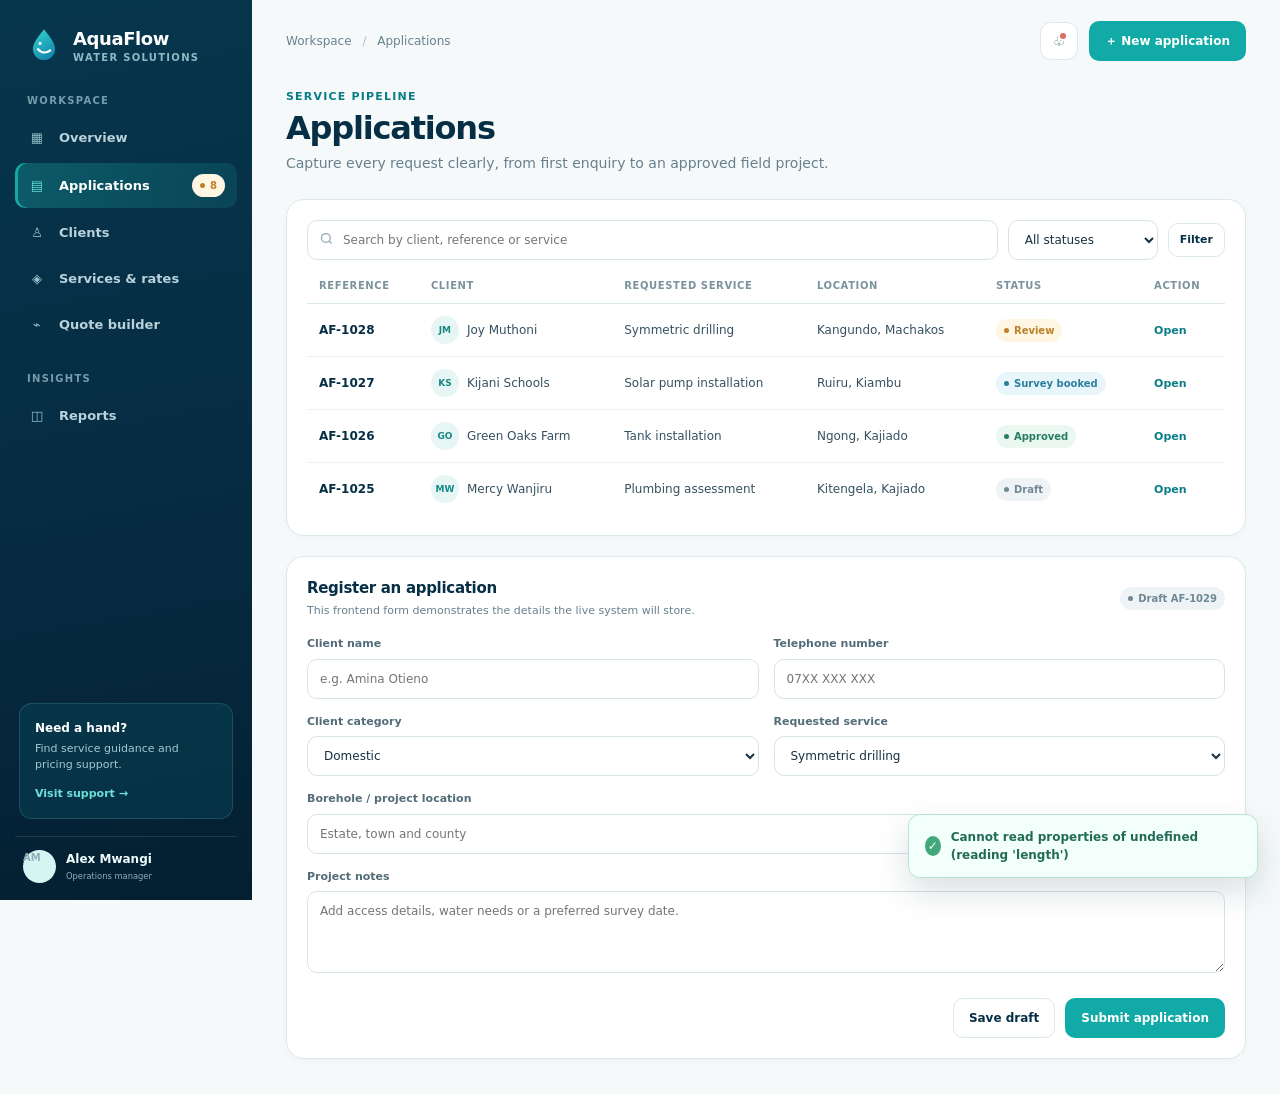
==== applications.html @ 498dec98 "Initial commit" ====
<!doctype html>
<html lang="en">
  <head>
    <meta charset="UTF-8" />
    <meta
      name="viewport"
      content="width=device-width,
initial-scale=1.0"
    />
    <meta name="description" content="AquaFlow service applications" />
    <title>AquaFlow | Applications</title>
    <link
      rel="icon"
      href="assets/icons/aquaflow-mark.svg"
      type="image/svg+xml"
    />
    <link rel="stylesheet" href="assets/css/style.css" />
  </head>
  <body>
    <div class="app-shell">
      <aside class="sidebar">
        <a class="brand" href="index.html">
          <img src="assets/icons/aquaflow-mark.svg" alt="" />
          <span>
            <strong class="brand-name"> AquaFlow</strong>
            <small class="brand-sub"> WATER SOLUTIONS</small>
          </span>
        </a>
        <p class="nav-label">Workspace</p>
        <nav>
          <ul class="nav-list">
            <li>
              <a class="nav-link" href="index.html">
                <span class="nav-icon"> ▦</span>
                Overview</a
              >
            </li>
            <li>
              <a class="nav-link active" href="applications.html">
                <span class="nav-icon"> ▤</span>
                Applications
                <span class="badge pending" style="margin-left: auto"> 8</span>
              </a>
            </li>
            <li>
              <a class="nav-link" href="clients.html">
                <span class="nav-icon"> ♙</span>
                Clients</a
              >
            </li>
            <li>
              <a class="nav-link" href="services.html">
                <span class="nav-icon"> ◈</span>
                Services &amp; rates</a
              >
            </li>
            <li>
              <a class="nav-link" href="calculator.html">
                <span class="nav-icon"> ⌁</span>
                Quote builder</a
              >
            </li>
          </ul>
        </nav>
        <p class="nav-label">Insights</p>
        <nav>
          <ul class="nav-list">
            <li>
              <a class="nav-link" href="reports.html">
                <span class="nav-icon"> ◫</span>
                Reports</a
              >
            </li>
          </ul>
        </nav>
        <div class="sidebar-spacer"></div>
        <div class="help-card">
          <b> Need a hand?</b>
          <p>Find service guidance and pricing support.</p>
          <a
            href="#"
            data-toast="Support centre will be available with the live system."
          >
            Visit support →</a
          >
        </div>
        <div class="profile">
          <span class="avatar"> AM</span>
          <span>
            <b> Alex Mwangi</b>
            <small> Operations manager</small>
          </span>
        </div>
      </aside>
      <main class="page">
        <header class="topbar">
          <button
            class="icon-button mobile-toggle"
            data-menu-toggle
            aria-label="Open menu"
          >
            ☰
          </button>
          <p class="crumb">Workspace <span> /</span> Applications</p>
          <div class="top-actions">
            <button class="icon-button notification" aria-label="Notifications">
              ♧
            </button>
            <a class="button" href="#new-application"> ＋ New application</a>
          </div>
        </header>
        <section class="page-heading">
          <div>
            <p class="eyebrow">Service pipeline</p>
            <h1>Applications</h1>
            <p class="heading-copy">
              Capture every request clearly, from first enquiry to an approved
              field project.
            </p>
          </div>
        </section>
        <section class="panel">
          <div class="filter-bar">
            <div class="search">
              <svg
                width="15"
                height="15"
                viewBox="0 0 24 24"
                fill="none"
                stroke="currentColor"
                stroke-width="2"
              >
                <circle cx="11" cy="11" r="7"></circle>
                <path d="m20 20-3.5-3.5"></path>
              </svg>
              <input
                data-filter-table="#applications-table"
                placeholder="Search by client, reference or service"
              />
            </div>
            <select class="filter-select">
              <option>All statuses</option>
              <option>Review</option>
              <option>Survey booked</option>
              <option>Approved</option>
            </select>
            <button
              class="button outline small"
              data-toast="Filters are ready for live data."
            >
              Filter
            </button>
          </div>
          <div class="table-wrap">
            <table class="data-table" id="applications-table">
              <thead>
                <tr>
                  <th>Reference</th>
                  <th>Client</th>
                  <th>Requested service</th>
                  <th>Location</th>
                  <th>Status</th>
                  <th>Action</th>
                </tr>
              </thead>
              <tbody>
                <tr>
                  <td class="primary">AF-1028</td>
                  <td>
                    <div class="person">
                      <span class="mini-avatar"> JM</span>
                      <span> Joy Muthoni</span>
                    </div>
                  </td>
                  <td>Symmetric drilling</td>
                  <td>Kangundo, Machakos</td>
                  <td>
                    <span class="badge pending"> Review</span>
                  </td>
                  <td>
                    <a class="link" href="#new-application"> Open</a>
                  </td>
                </tr>
                <tr>
                  <td class="primary">AF-1027</td>
                  <td>
                    <div class="person">
                      <span class="mini-avatar"> KS</span>
                      <span> Kijani Schools</span>
                    </div>
                  </td>
                  <td>Solar pump installation</td>
                  <td>Ruiru, Kiambu</td>
                  <td>
                    <span class="badge info"> Survey booked</span>
                  </td>
                  <td>
                    <a class="link" href="#new-application"> Open</a>
                  </td>
                </tr>
                <tr>
                  <td class="primary">AF-1026</td>
                  <td>
                    <div class="person">
                      <span class="mini-avatar"> GO</span>
                      <span> Green Oaks Farm</span>
                    </div>
                  </td>
                  <td>Tank installation</td>
                  <td>Ngong, Kajiado</td>
                  <td>
                    <span class="badge"> Approved</span>
                  </td>
                  <td>
                    <a class="link" href="#new-application"> Open</a>
                  </td>
                </tr>
                <tr>
                  <td class="primary">AF-1025</td>
                  <td>
                    <div class="person">
                      <span class="mini-avatar"> MW</span>
                      <span> Mercy Wanjiru</span>
                    </div>
                  </td>
                  <td>Plumbing assessment</td>
                  <td>Kitengela, Kajiado</td>
                  <td>
                    <span class="badge draft"> Draft</span>
                  </td>
                  <td>
                    <a class="link" href="#new-application"> Open</a>
                  </td>
                </tr>
              </tbody>
            </table>
          </div>
        </section>
        <section class="panel" id="new-application" style="margin-top: 20px">
          <div class="panel-head">
            <div>
              <h2 class="panel-title">Register an application</h2>
              <p class="panel-subtitle">
                This frontend form demonstrates the details the live system will
                store.
              </p>
            </div>
            <span class="badge draft"> Draft AF-1029</span>
          </div>
          <form data-application-form>
            <div class="form-grid">
              <div class="form-field">
                <label for="app-name"> Client name</label>
                <input
                  class="field"
                  id="app-name"
                  placeholder="e.g. Amina Otieno"
                />
              </div>
              <div class="form-field">
                <label for="app-phone"> Telephone number</label>
                <input
                  class="field"
                  id="app-phone"
                  type="tel"
                  placeholder="07XX XXX XXX"
                />
              </div>
              <div class="form-field">
                <label for="app-category"> Client category</label>
                <select id="app-category">
                  <option>Domestic</option>
                  <option>Commercial</option>
                  <option>Industrial</option>
                </select>
              </div>
              <div class="form-field">
                <label for="app-service"> Requested service</label>
                <select id="app-service">
                  <option>Symmetric drilling</option>
                  <option>Core drilling</option>
                  <option>Geo-technical drilling</option>
                  <option>Water pump installation</option>
                  <option>Tank installation</option>
                  <option>Plumbing service</option>
                </select>
              </div>
              <div class="form-field full">
                <label for="app-location"> Borehole / project location</label>
                <input
                  class="field"
                  id="app-location"
                  placeholder="Estate, town and county"
                />
              </div>
              <div class="form-field full">
                <label for="app-notes"> Project notes</label>
                <textarea
                  id="app-notes"
                  placeholder="Add access details, water needs or a preferred survey date."
                ></textarea>
              </div>
            </div>
            <div
              style="
                display: flex;
                justify-content: flex-end;
                gap: 10px;
                margin-top: 19px;
              "
            >
              <button
                class="button outline"
                type="reset"
                data-toast="Draft saved locally for this frontend preview."
              >
                Save draft
              </button>
              <button
                class="button"
                type="submit"
              >
                Submit application
              </button>
            </div>
          </form>
        </section>
      </main>
    </div>
    <div class="toast" role="status">
      <i> ✓</i>
      <span> Saved</span>
    </div>
    <script src="assets/js/api.js"></script>
    <script src="assets/js/main.js"></script>
    <script src="assets/js/forms.js"></script>
  </body>
</html>
---- assets/css/style.css ----
:root {
--navy: #062f45;
--navy-2: #084760;
--ink: #153142;
--muted: #68808d;
--aqua: #11aaa6;
--aqua-dark: #087d86;
--sky: #e9f8f8;
--mist: #f5f9fa;
--line: #dbe8ec;
--white: #fff;
--amber: #eaa743;
--red: #db6c68;
--green: #42a77b;
--shadow: 0 15px 38px rgba(7,
52,
70,
.09);
--radius: 18px;
--sidebar: 252px;
}
* {
box-sizing: border-box;
}
html {
scroll-behavior: smooth;
}
body {
margin: 0;
min-width: 320px;
background: var(--mist);
color: var(--ink);
font-family: Inter,
ui-sans-serif,
system-ui,
-apple-system,
BlinkMacSystemFont,
"Segoe UI",
sans-serif;
font-size: 14px;
line-height: 1.5;
}
button,
input,
select,
textarea {
font: inherit;
}
button {
cursor: pointer;
}
a {
color: inherit;
text-decoration: none;
}
.app-shell {
min-height: 100vh;
padding-left: var(--sidebar);
}
.sidebar {
position: fixed;
inset: 0 auto 0 0;
z-index: 20;
width: var(--sidebar);
display: flex;
flex-direction: column;
padding: 25px 15px 17px;
color: #dceef3;
background: linear-gradient(170deg,
#06364d 0%,
#062a40 64%,
#041f31 100%);
}
.brand {
display: flex;
align-items: center;
gap: 10px;
padding: 0 10px 28px;
color: var(--white);
}
.brand img {
width: 38px;
height: 38px;
}
.brand-name {
display: block;
font-size: 18px;
font-weight: 780;
letter-spacing: -.4px;
}
.brand-sub {
display: block;
margin-top: -2px;
color: #90b9c6;
font-size: 10px;
font-weight: 700;
letter-spacing: 1.3px;
}
.nav-label {
margin: 0 12px 9px;
color: #759dac;
font-size: 10px;
font-weight: 800;
letter-spacing: 1.3px;
text-transform: uppercase;
}
.nav-list {
display: grid;
gap: 4px;
list-style: none;
padding: 0;
margin: 0 0 25px;
}
.nav-link {
display: flex;
align-items: center;
gap: 12px;
padding: 11px 12px;
border-radius: 10px;
color: #b9d2db;
font-size: 13px;
font-weight: 650;
transition: .2s;
}
.nav-link:hover {
background: rgba(255,
255,
255,
.07);
color: #fff;
}
.nav-link.active {
color: #fff;
background: linear-gradient(90deg,
rgba(28,
184,
176,
.3),
rgba(28,
184,
176,
.14));
box-shadow: inset 3px 0 0 var(--aqua);
}
.nav-icon {
width: 20px;
height: 20px;
display: grid;
place-items: center;
color: #91c3cb;
}
.active .nav-icon {
color: #69e1d7;
}
.sidebar-spacer {
flex: 1;
}
.help-card {
margin: 0 4px 17px;
padding: 15px;
border: 1px solid rgba(129,
208,
208,
.18);
border-radius: 13px;
background: rgba(15,
120,
139,
.18);
}
.help-card b {
display: block;
color: #fff;
font-size: 12px;
}
.help-card p {
margin: 4px 0 9px;
color: #a5c8d0;
font-size: 11px;
line-height: 1.45;
}
.help-card a {
color: #6de1d9;
font-size: 11px;
font-weight: 750;
}
.profile {
display: flex;
align-items: center;
gap: 10px;
padding: 13px 8px 0;
border-top: 1px solid rgba(255,
255,
255,
.1);
}
.avatar {
width: 33px;
height: 33px;
display: grid;
place-items: center;
border-radius: 50%;
background: #d5f5f2;
color: #087e7c;
font-size: 11px;
font-weight: 800;
}
.profile b {
display: block;
color: #eefbfc;
font-size: 12px;
}
.profile span {
display: block;
color: #8faeba;
font-size: 10px;
}
.page {
padding: 0 34px 35px;
max-width: 1600px;
margin: auto;
}
.topbar {
min-height: 82px;
display: flex;
align-items: center;
justify-content: space-between;
gap: 18px;
}
.crumb {
color: var(--muted);
font-size: 12px;
}
.crumb span {
color: #b4c3c9;
padding: 0 7px;
}
.top-actions {
display: flex;
align-items: center;
gap: 11px;
}
.icon-button {
width: 38px;
height: 38px;
display: grid;
place-items: center;
padding: 0;
border: 1px solid var(--line);
border-radius: 11px;
color: #52707e;
background: #fff;
}
.notification {
position: relative;
}
.notification::after {
content: "";
position: absolute;
top: 8px;
right: 9px;
width: 6px;
height: 6px;
border: 2px solid white;
border-radius: 50%;
background: var(--red);
}
.mobile-toggle {
display: none;
}
.page-heading {
display: flex;
align-items: flex-end;
justify-content: space-between;
gap: 20px;
margin: 7px 0 25px;
}
.eyebrow {
margin: 0 0 4px;
color: var(--aqua-dark);
font-size: 11px;
font-weight: 800;
letter-spacing: 1.2px;
text-transform: uppercase;
}
h1 {
margin: 0;
color: var(--navy);
font-size: clamp(25px,
3vw,
32px);
line-height: 1.15;
letter-spacing: -1.2px;
}
.heading-copy {
max-width: 630px;
margin: 7px 0 0;
color: var(--muted);
}
.button {
display: inline-flex;
align-items: center;
justify-content: center;
gap: 8px;
min-height: 40px;
padding: 0 15px;
border: 1px solid transparent;
border-radius: 10px;
background: var(--aqua);
color: white;
font-size: 12px;
font-weight: 760;
transition: transform .15s,
background .15s,
box-shadow .15s;
}
.button:hover {
background: var(--aqua-dark);
box-shadow: 0 6px 14px rgba(10,
135,
139,
.2);
transform: translateY(-1px);
}
.button.outline {
border-color: var(--line);
background: white;
color: var(--navy);
}
.button.outline:hover {
background: var(--sky);
box-shadow: none;
}
.button.small {
min-height: 34px;
padding: 0 11px;
font-size: 11px;
}
.button.ghost {
background: transparent;
color: var(--aqua-dark);
}
.overview-hero {
position: relative;
display: grid;
grid-template-columns: minmax(0,
1.45fr) minmax(255px,
.85fr);
overflow: hidden;
min-height: 187px;
margin-bottom: 22px;
border-radius: var(--radius);
background: var(--navy);
color: white;
box-shadow: var(--shadow);
}
.overview-hero::after {
content: "";
position: absolute;
width: 360px;
height: 360px;
right: 18%;
top: -180px;
border: 54px solid rgba(75,
206,
198,
.12);
border-radius: 50%;
}
.hero-copy {
position: relative;
z-index: 1;
padding: 29px 32px;
}
.hero-copy .eyebrow {
color: #69ded6;
}
.hero-copy h2 {
max-width: 530px;
margin: 0;
color: white;
font-size: 25px;
letter-spacing: -.8px;
line-height: 1.2;
}
.hero-copy p {
max-width: 510px;
margin: 7px 0 0;
color: #b8d4dd;
font-size: 13px;
}
.hero-image {
position: relative;
min-height: 185px;
background: linear-gradient(90deg,
var(--navy),
rgba(6,
47,
69,
.08)),
url('../../images/borehole.jpg') center/cover;
}
.hero-image::after {
content:"";
position:absolute;
inset:0;
background: linear-gradient(90deg,
var(--navy) 0%,
transparent 35%),
linear-gradient(0deg,
rgba(3,
36,
54,
.25),
rgba(3,
36,
54,
.1));
}
.stats {
display: grid;
grid-template-columns: repeat(4,
1fr);
gap: 16px;
margin-bottom: 22px;
}
.stat-card,
.panel,
.service-card,
.client-card {
border: 1px solid var(--line);
border-radius: var(--radius);
background: #fff;
box-shadow: 0 3px 8px rgba(9,
50,
68,
.025);
}
.stat-card {
padding: 17px 18px;
}
.stat-icon {
width: 36px;
height: 36px;
display: grid;
place-items: center;
margin-bottom: 15px;
border-radius: 10px;
color: var(--aqua-dark);
background: #e6f8f6;
}
.stat-icon.amber {
background: #fff5df;
color: #c48627;
}
.stat-icon.navy {
background: #e7f1f6;
color: #267093;
}
.stat-icon.red {
background: #fff0ef;
color: #cc6865;
}
.stat-label {
color: var(--muted);
font-size: 11px;
font-weight: 650;
}
.stat-value {
display: flex;
align-items: baseline;
gap: 7px;
margin-top: 4px;
color: var(--navy);
font-size: 23px;
font-weight: 780;
letter-spacing: -.8px;
}
.stat-change {
color: var(--green);
font-size: 10px;
font-weight: 760;
letter-spacing: 0;
}
.stat-change.down {
color: var(--red);
}
.content-grid {
display: grid;
grid-template-columns: minmax(0,
1.55fr) minmax(280px,
.8fr);
gap: 20px;
}
.panel {
padding: 20px;
}
.panel + .panel {
margin-top: 20px;
}
.panel-head {
display: flex;
align-items: center;
justify-content: space-between;
gap: 15px;
margin-bottom: 17px;
}
.panel-title {
margin: 0;
color: var(--navy);
font-size: 15px;
letter-spacing: -.3px;
}
.panel-subtitle {
margin: 3px 0 0;
color: var(--muted);
font-size: 11px;
}
.link {
color: var(--aqua-dark);
font-size: 11px;
font-weight: 750;
}
.chart-wrap {
height: 185px;
display: flex;
align-items: flex-end;
gap: 17px;
padding: 20px 5px 0;
border-bottom: 1px solid var(--line);
}
.bar-set {
flex: 1;
min-width: 17px;
height: 100%;
display: flex;
align-items: flex-end;
justify-content: center;
gap: 3px;
position: relative;
}
.bar {
display: block;
width: min(12px,
45%);
border-radius: 5px 5px 2px 2px;
background: #bbe4e4;
}
.bar.current {
background: var(--aqua);
}
.bar-set label {
position: absolute;
top: calc(100% + 8px);
color: #8ba0aa;
font-size: 10px;
}
.chart-legend {
display: flex;
gap: 15px;
margin-top: 19px;
color: var(--muted);
font-size: 10px;
}
.dot {
width: 7px;
height: 7px;
display: inline-block;
margin-right: 5px;
border-radius: 50%;
background: var(--aqua);
}
.dot.pale {
background: #bbe4e4;
}
.action-list {
display: grid;
gap: 9px;
}
.quick-action {
display: flex;
align-items: center;
gap: 11px;
padding: 10px;
border: 1px solid transparent;
border-radius: 11px;
transition: .2s;
}
.quick-action:hover {
border-color: #cfe7e8;
background: #f4fbfb;
}
.quick-action > span:first-child {
width: 34px;
height: 34px;
display:grid;
place-items:center;
border-radius: 9px;
background: var(--sky);
color: var(--aqua-dark);
}
.quick-action b {
display: block;
color: var(--navy);
font-size: 12px;
}
.quick-action small {
display:block;
color:var(--muted);
font-size:10px;
}
.quick-action .arrow {
margin-left: auto;
color: #a5bac1;
}
.table-wrap {
overflow-x: auto;
}
.data-table {
width: 100%;
border-collapse: collapse;
white-space: nowrap;
}
.data-table th {
padding: 0 12px 10px;
color: #7b939d;
border-bottom: 1px solid var(--line);
font-size: 10px;
font-weight: 800;
letter-spacing: .6px;
text-align: left;
text-transform: uppercase;
}
.data-table td {
padding: 12px;
border-bottom: 1px solid #edf2f4;
color: #355160;
font-size: 12px;
}
.data-table tr:last-child td {
border-bottom: 0;
}
.data-table .primary {
color: var(--navy);
font-weight: 700;
}
.person {
display:flex;
align-items:center;
gap:8px;
}
.mini-avatar {
width: 28px;
height: 28px;
display:grid;
place-items:center;
border-radius:50%;
background:#e7f5f5;
color:#168985;
font-size:9px;
font-weight:800;
}
.badge {
display:inline-flex;
align-items:center;
gap:5px;
padding:4px 8px;
border-radius:20px;
background:#eaf8f1;
color:#287d60;
font-size:10px;
font-weight:750;
}
.badge::before {
content:"";
width:5px;
height:5px;
border-radius:50%;
background: currentColor;
}
.badge.pending {
background:#fff5e3;
color:#bc8129;
}
.badge.draft {
background:#eef3f5;
color:#708894;
}
.badge.info {
background:#e8f5fa;
color:#2c7f9c;
}
.filter-bar {
display: flex;
align-items: center;
flex-wrap: wrap;
gap: 10px;
margin-bottom: 18px;
}
.search {
position:relative;
flex: 1 1 220px;
}
.search svg {
position:absolute;
top:11px;
left:12px;
color:#91a8b0;
}
.field,
.search input,
select,
textarea {
width:100%;
min-height:40px;
padding:0 12px;
border:1px solid #d5e3e7;
border-radius:10px;
outline:0;
color:var(--ink);
background:#fff;
font-size:12px;
transition:.15s;
}
.search input {
padding-left:35px;
}
.field:focus,
.search input:focus,
select:focus,
textarea:focus {
border-color:#67c7c3;
box-shadow: 0 0 0 3px rgba(17,
170,
166,
.1);
}
.filter-select {
width:150px;
}
.form-grid {
display:grid;
grid-template-columns:repeat(2,
minmax(0,
1fr));
gap:15px;
}
.form-field label {
display:block;
margin:0 0 6px;
color:#526c78;
font-size:11px;
font-weight:750;
}
.form-field.full {
grid-column:1/-1;
}
.form-field textarea {
min-height:82px;
padding:10px 12px;
resize:vertical;
}
.section-rule {
height:1px;
margin:22px 0;
background:var(--line);
}
.client-layout {
display:grid;
grid-template-columns: minmax(0,
1fr) 300px;
gap:20px;
}
.client-stack {
display:grid;
gap:13px;
}
.client-card {
display:flex;
align-items:center;
gap:15px;
padding:16px;
}
.client-card .mini-avatar {
width:42px;
height:42px;
font-size:12px;
}
.client-card h3 {
margin:0;
color:var(--navy);
font-size:13px;
}
.client-card p {
margin:2px 0 0;
color:var(--muted);
font-size:11px;
}
.client-meta {
margin-left:auto;
color:var(--muted);
font-size:11px;
text-align:right;
}
.client-meta b {
display:block;
color:var(--navy);
font-size:12px;
}
.insight-card {
padding:21px;
border-radius:var(--radius);
color:#d8f0f2;
background:linear-gradient(150deg,
#0b6277,
#064258);
}
.insight-card h3 {
margin:0;
color:white;
font-size:16px
}
.insight-card p {
margin:7px 0 18px;
color:#b5d6dc;
font-size:12px
}
.progress-row {
margin:16px 0
}
.progress-row span {
display:flex;
justify-content:space-between;
color:#d9edef;
font-size:11px
}
.progress {
height:7px;
margin-top:6px;
border-radius:10px;
background:rgba(255,
255,
255,
.18);
overflow:hidden
}
.progress i {
display:block;
height:100%;
border-radius:inherit;
background:#61dfd5
}
.pricing-grid {
display:grid;
grid-template-columns:repeat(3,
minmax(0,
1fr));
gap:16px;
}
.service-card {
overflow:hidden;
}
.service-card img {
width:100%;
height:142px;
display:block;
object-fit:cover;
}
.service-card-body {
padding:17px;
}
.service-card .tag {
color:var(--aqua-dark);
font-size:10px;
font-weight:800;
letter-spacing:.8px;
text-transform:uppercase;
}
.service-card h3 {
margin:5px 0 4px;
color:var(--navy);
font-size:15px;
}
.service-card p {
min-height:36px;
margin:0;
color:var(--muted);
font-size:11px;
}
.service-card .from {
display:block;
margin-top:15px;
color:#44616c;
font-size:10px;
}
.service-card .price {
display:block;
color:var(--navy);
font-size:18px;
font-weight:780;
letter-spacing:-.5px;
}
.rate-grid {
display:grid;
grid-template-columns:1.1fr .9fr;
gap:20px;
}
.rate-list {
display:grid;
gap:9px;
}
.rate-item {
display:flex;
align-items:center;
justify-content:space-between;
gap:12px;
padding:10px 0;
border-bottom:1px solid #edf2f4;
}
.rate-item:last-child {
border:0;
}
.rate-item span {
color:#49636f;
font-size:12px;
}
.rate-item b {
color:var(--navy);
font-size:12px;
}
.calculator-layout {
display:grid;
grid-template-columns:minmax(0,
1.15fr) minmax(290px,
.85fr);
gap:20px;
align-items:start;
}
.calc-steps {
display:flex;
align-items:center;
gap:8px;
margin-bottom:22px;
color:#8aa1aa;
font-size:11px;
font-weight:700;
}
.calc-steps i {
width:23px;
height:23px;
display:grid;
place-items:center;
border-radius:50%;
font-style:normal;
background:#e4edef;
color:#5d7681;
}
.calc-steps .done,
.calc-steps .active {
background:var(--aqua);
color:white;
}
.calc-steps .line {
flex:1;
height:1px;
background:#d8e4e8;
}
.quote-summary {
position:sticky;
top:18px;
padding:22px;
border-radius:var(--radius);
color:#d6ebee;
background:var(--navy);
box-shadow:var(--shadow);
}
.quote-summary h3 {
margin:0;
color:#fff;
font-size:17px
}
.quote-summary .quote-id {
margin:3px 0 21px;
color:#94b7c2;
font-size:11px
}
.quote-line {
display:flex;
justify-content:space-between;
gap:15px;
padding:10px 0;
border-bottom:1px solid rgba(255,
255,
255,
.12);
color:#bbd5db;
font-size:12px
}
.quote-line b {
color:#fff;
font-weight:700
}
.quote-total {
display:flex;
justify-content:space-between;
align-items:end;
padding:17px 0 4px
}
.quote-total span {
color:#8bbec7;
font-size:11px;
font-weight:700;
text-transform:uppercase;
letter-spacing:.8px
}
.quote-total b {
color:#70e3d7;
font-size:23px;
letter-spacing:-.8px
}
.quote-note {
margin:14px 0 0;
color:#9abcc5;
font-size:10px;
line-height:1.6
}
.quote-summary .button {
width:100%;
margin-top:18px;
background:#1ebdb5
}
.quote-summary .button:hover {
background:#35d3c9
}
.report-cards {
display:grid;
grid-template-columns:repeat(3,
1fr);
gap:16px;
margin-bottom:20px;
}
.report-card {
position:relative;
overflow:hidden;
min-height:150px;
padding:20px;
border:1px solid var(--line);
border-radius:var(--radius);
background:white;
}
.report-card::after {
content:"";
position:absolute;
width:110px;
height:110px;
right:-35px;
bottom:-38px;
border:20px solid #e3f4f4;
border-radius:50%;
}
.report-card .report-icon {
width:35px;
height:35px;
display:grid;
place-items:center;
border-radius:10px;
background:var(--sky);
color:var(--aqua-dark);
}
.report-card h3 {
margin:14px 0 4px;
color:var(--navy);
font-size:14px
}
.report-card p {
margin:0;
color:var(--muted);
font-size:11px
}
.report-card .link {
display:inline-block;
margin-top:15px
}
.empty-graphic {
width:64px;
height:64px;
display:grid;
place-items:center;
margin:12px auto;
color:#7ab6bb;
border-radius:50%;
background:#e9f7f7;
}
.empty-state {
text-align:center;
padding:15px 0 8px
}
.empty-state h3 {
margin:7px 0 3px;
color:var(--navy);
font-size:14px
}
.empty-state p {
max-width:250px;
margin:0 auto;
color:var(--muted);
font-size:11px
}
.toast {
position:fixed;
z-index:50;
right:22px;
bottom:22px;
display:flex;
align-items:center;
gap:10px;
max-width:350px;
padding:13px 16px;
border:1px solid #b8e4d8;
border-radius:12px;
color:#226b57;
background:#f2fffa;
box-shadow:0 14px 32px rgba(5,
44,
59,
.15);
font-size:12px;
font-weight:650;
transform:translateY(100px);
opacity:0;
transition:.3s;
}
.toast.show {
transform:translateY(0);
opacity:1
}
.toast i {
width:20px;
height:20px;
display:grid;
place-items:center;
border-radius:50%;
font-style:normal;
color:#fff;
background:#42a77b
}
@media (max-width: 1120px) {
.stats {
grid-template-columns:repeat(2,
1fr)
}
.pricing-grid {
grid-template-columns:repeat(2,
1fr)
}
.client-layout {
grid-template-columns:1fr
}
.insight-card {
display:none
}
}
@media (max-width: 850px) {
:root {
--sidebar:0px
}
.app-shell {
padding-left:0
}
.sidebar {
width:250px;
transform:translateX(-100%);
transition:transform .25s
}
.sidebar.open {
transform:translateX(0);
box-shadow:12px 0 30px rgba(3,
31,
45,
.25)
}
.mobile-toggle {
display:grid
}
.page {
padding:0 19px 25px
}
.content-grid,
.calculator-layout,
.rate-grid {
grid-template-columns:1fr
}
.quote-summary {
position:static
}
.overview-hero {
grid-template-columns:1fr
}
.hero-image {
display:none
}
.page-heading {
align-items:flex-start
}
.top-actions .profile-top {
display:none
}
}
@media (max-width: 560px) {
.topbar {
min-height:68px
}
.page-heading {
display:block;
margin-bottom:19px
}
.page-heading .button {
margin-top:14px
}
.stats,
.report-cards,
.pricing-grid {
grid-template-columns:1fr
}
.overview-hero {
min-height:210px
}
.hero-copy {
padding:25px 22px
}
.hero-copy h2 {
font-size:22px
}
.form-grid {
grid-template-columns:1fr
}
.form-field.full {
grid-column:auto
}
.filter-select {
width:100%
}
.panel {
padding:16px
}
.chart-wrap {
gap:8px
}
.client-card {
gap:10px
}
.client-meta {
display:none
}
.top-actions .button {
display:none
}
.data-table th:nth-child(3),
.data-table td:nth-child(3),
.data-table th:nth-child(4),
.data-table td:nth-child(4) {
display:none
}
}
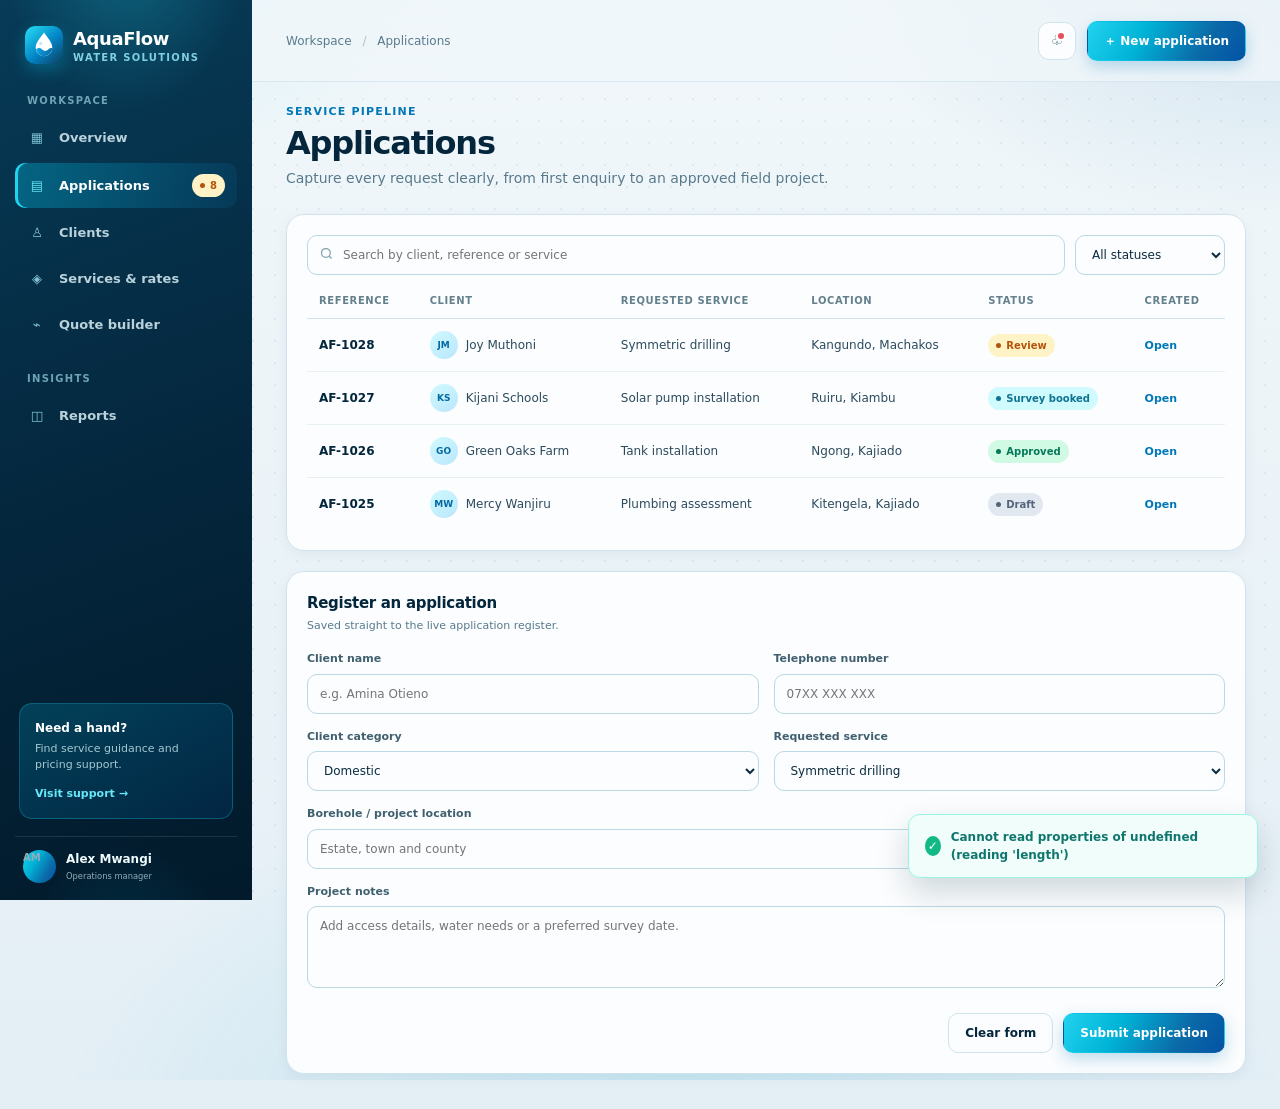
==== commit 4bbf9d7f: "cypher updates" ====
--- a/applications.html
+++ b/applications.html
@@ -9,18 +9,20 @@
     />
     <meta name="description" content="AquaFlow service applications" />
     <title>AquaFlow | Applications</title>
-    <link
-      rel="icon"
-      href="assets/icons/aquaflow-mark.svg"
-      type="image/svg+xml"
-    />
+    <link rel="icon" href="assets/icons/favicon.svg" type="image/svg+xml" />
+    <link rel="icon" href="assets/icons/favicon.ico" sizes="16x16 32x32 48x48" />
+    <link rel="icon" href="assets/icons/favicon-32.png" type="image/png" sizes="32x32" />
+    <link rel="icon" href="assets/icons/favicon-16.png" type="image/png" sizes="16x16" />
+    <link rel="apple-touch-icon" href="assets/icons/apple-touch-icon.png" />
+    <link rel="manifest" href="site.webmanifest" />
+    <meta name="theme-color" content="#0369a1" />
     <link rel="stylesheet" href="assets/css/style.css" />
   </head>
   <body>
     <div class="app-shell">
       <aside class="sidebar">
         <a class="brand" href="index.html">
-          <img src="assets/icons/aquaflow-mark.svg" alt="" />
+          <img src="assets/icons/favicon.svg" alt="AquaFlow water drop mark" />
           <span>
             <strong class="brand-name"> AquaFlow</strong>
             <small class="brand-sub"> WATER SOLUTIONS</small>
@@ -135,21 +137,18 @@
               </svg>
               <input
                 data-filter-table="#applications-table"
+                data-filter-select="#application-status-filter"
                 placeholder="Search by client, reference or service"
               />
             </div>
-            <select class="filter-select">
-              <option>All statuses</option>
+            <select class="filter-select" id="application-status-filter" aria-label="Filter by status">
+              <option value="">All statuses</option>
               <option>Review</option>
               <option>Survey booked</option>
               <option>Approved</option>
+              <option>Completed</option>
+              <option>Draft</option>
             </select>
-            <button
-              class="button outline small"
-              data-toast="Filters are ready for live data."
-            >
-              Filter
-            </button>
           </div>
           <div class="table-wrap">
             <table class="data-table" id="applications-table">
@@ -160,7 +159,7 @@
                   <th>Requested service</th>
                   <th>Location</th>
                   <th>Status</th>
-                  <th>Action</th>
+                  <th>Created</th>
                 </tr>
               </thead>
               <tbody>
@@ -241,11 +240,9 @@
             <div>
               <h2 class="panel-title">Register an application</h2>
               <p class="panel-subtitle">
-                This frontend form demonstrates the details the live system will
-                store.
+                Saved straight to the live application register.
               </p>
             </div>
-            <span class="badge draft"> Draft AF-1029</span>
           </div>
           <form data-application-form>
             <div class="form-grid">
@@ -312,9 +309,8 @@
               <button
                 class="button outline"
                 type="reset"
-                data-toast="Draft saved locally for this frontend preview."
-              >
-                Save draft
+              >
+                Clear form
               </button>
               <button
                 class="button"
--- a/assets/css/style.css
+++ b/assets/css/style.css
@@ -1,1264 +1,475 @@
 :root {
---navy: #062f45;
---navy-2: #084760;
---ink: #153142;
---muted: #68808d;
---aqua: #11aaa6;
---aqua-dark: #087d86;
---sky: #e9f8f8;
---mist: #f5f9fa;
---line: #dbe8ec;
---white: #fff;
---amber: #eaa743;
---red: #db6c68;
---green: #42a77b;
---shadow: 0 15px 38px rgba(7,
-52,
-70,
-.09);
---radius: 18px;
---sidebar: 252px;
-}
-* {
-box-sizing: border-box;
-}
-html {
-scroll-behavior: smooth;
-}
+  --deep: #021a2b;
+  --navy: #04263c;
+  --navy-2: #073b57;
+  --blue: #0b6aa8;
+  --aqua: #00b4d8;
+  --aqua-dark: #0077b6;
+  --cyan: #22d3ee;
+  --ink: #0b2c40;
+  --muted: #587a8c;
+  --sky: #dff4fb;
+  --mist: #f1f7fa;
+  --surface: #fbfdfe;
+  --line: #cfe3ee;
+  --white: #fff;
+  --amber: #f59f0b;
+  --red: #e8505b;
+  --green: #12b886;
+  --info: #0ea5e9;
+  --shadow: 0 18px 44px rgba(2, 42, 66, .12);
+  --radius: 18px;
+  --sidebar: 252px;
+  --grad-ocean: linear-gradient(120deg, #22d3ee 0%, #00b4d8 34%, #0b6aa8 72%, #0353a4 100%);
+  --grad-deep: linear-gradient(160deg, #073b57 0%, #04263c 55%, #021a2b 100%);
+}
+* { box-sizing: border-box; }
+[hidden] { display: none !important; }
+html { scroll-behavior: smooth; scroll-padding-top: 98px; }
 body {
-margin: 0;
-min-width: 320px;
-background: var(--mist);
-color: var(--ink);
-font-family: Inter,
-ui-sans-serif,
-system-ui,
--apple-system,
-BlinkMacSystemFont,
-"Segoe UI",
-sans-serif;
-font-size: 14px;
-line-height: 1.5;
-}
-button,
-input,
-select,
-textarea {
-font: inherit;
-}
-button {
-cursor: pointer;
-}
-a {
-color: inherit;
-text-decoration: none;
-}
-.app-shell {
-min-height: 100vh;
-padding-left: var(--sidebar);
-}
+  margin: 0;
+  min-width: 320px;
+  background: linear-gradient(180deg, #f1f7fa 0%, #e9f2f7 60%, #e3eef5 100%);
+  color: var(--ink);
+  font-family: Inter, ui-sans-serif, system-ui, -apple-system, BlinkMacSystemFont, "Segoe UI", sans-serif;
+  font-size: 14px;
+  line-height: 1.5;
+}
+body::before {
+  content: "";
+  position: fixed;
+  inset: -20%;
+  z-index: -2;
+  pointer-events: none;
+  background:
+    radial-gradient(46% 38% at 14% 6%, rgba(34, 211, 238, .20), transparent 62%),
+    radial-gradient(40% 34% at 86% 10%, rgba(11, 106, 168, .16), transparent 64%),
+    radial-gradient(52% 44% at 52% 104%, rgba(0, 180, 216, .14), transparent 66%);
+  animation: aqua-drift 22s ease-in-out infinite alternate;
+}
+body::after {
+  content: "";
+  position: fixed;
+  inset: 0;
+  z-index: -1;
+  pointer-events: none;
+  background-image: radial-gradient(rgba(4, 38, 60, .055) 1px, transparent 1px);
+  background-size: 22px 22px;
+}
+@keyframes aqua-drift {
+  from { transform: translate3d(-2%, -1%, 0) scale(1); }
+  to { transform: translate3d(2%, 2%, 0) scale(1.06); }
+}
+button, input, select, textarea { font: inherit; }
+button { cursor: pointer; }
+a { color: inherit; text-decoration: none; }
+:focus-visible { outline: 2px solid var(--aqua); outline-offset: 2px; }
+
+* { scrollbar-width: thin; scrollbar-color: #6cc0da rgba(4, 38, 60, .08); }
+::-webkit-scrollbar { width: 10px; height: 10px; }
+::-webkit-scrollbar-track { background: rgba(4, 38, 60, .07); }
+::-webkit-scrollbar-thumb {
+  border: 2px solid var(--mist);
+  border-radius: 8px;
+  background: linear-gradient(180deg, #22d3ee, #0b6aa8);
+}
+::-webkit-scrollbar-thumb:hover { background: linear-gradient(180deg, #00b4d8, #0353a4); }
+.sidebar::-webkit-scrollbar-thumb { border-color: var(--navy); background: linear-gradient(180deg, #0e7490, #075985); }
+
+.app-shell { min-height: 100vh; padding-left: var(--sidebar); }
 .sidebar {
-position: fixed;
-inset: 0 auto 0 0;
-z-index: 20;
-width: var(--sidebar);
-display: flex;
-flex-direction: column;
-padding: 25px 15px 17px;
-color: #dceef3;
-background: linear-gradient(170deg,
-#06364d 0%,
-#062a40 64%,
-#041f31 100%);
-}
-.brand {
-display: flex;
-align-items: center;
-gap: 10px;
-padding: 0 10px 28px;
-color: var(--white);
-}
-.brand img {
-width: 38px;
-height: 38px;
-}
-.brand-name {
-display: block;
-font-size: 18px;
-font-weight: 780;
-letter-spacing: -.4px;
-}
-.brand-sub {
-display: block;
-margin-top: -2px;
-color: #90b9c6;
-font-size: 10px;
-font-weight: 700;
-letter-spacing: 1.3px;
-}
-.nav-label {
-margin: 0 12px 9px;
-color: #759dac;
-font-size: 10px;
-font-weight: 800;
-letter-spacing: 1.3px;
-text-transform: uppercase;
-}
-.nav-list {
-display: grid;
-gap: 4px;
-list-style: none;
-padding: 0;
-margin: 0 0 25px;
-}
+  position: fixed;
+  inset: 0 auto 0 0;
+  z-index: 20;
+  width: var(--sidebar);
+  display: flex;
+  flex-direction: column;
+  padding: 25px 15px 17px;
+  overflow-y: auto;
+  color: #dceef3;
+  background: var(--grad-deep);
+}
+.sidebar::before {
+  content: "";
+  position: absolute;
+  inset: 0;
+  pointer-events: none;
+  background:
+    radial-gradient(70% 26% at 50% -6%, rgba(34, 211, 238, .28), transparent 70%),
+    radial-gradient(60% 20% at 50% 108%, rgba(0, 180, 216, .16), transparent 70%);
+}
+.sidebar > * { position: relative; }
+.brand { display: flex; align-items: center; gap: 10px; padding: 0 10px 28px; color: var(--white); }
+.brand img { width: 38px; height: 38px; border-radius: 10px; box-shadow: 0 6px 16px rgba(0, 180, 216, .35); }
+.brand-name { display: block; font-size: 18px; font-weight: 780; letter-spacing: -.4px; }
+.brand-sub { display: block; margin-top: -2px; color: #7fd0e0; font-size: 10px; font-weight: 700; letter-spacing: 1.3px; }
+.nav-label { margin: 0 12px 9px; color: #6fa3b5; font-size: 10px; font-weight: 800; letter-spacing: 1.3px; text-transform: uppercase; }
+.nav-list { display: grid; gap: 4px; list-style: none; padding: 0; margin: 0 0 25px; }
 .nav-link {
-display: flex;
-align-items: center;
-gap: 12px;
-padding: 11px 12px;
-border-radius: 10px;
-color: #b9d2db;
-font-size: 13px;
-font-weight: 650;
-transition: .2s;
-}
-.nav-link:hover {
-background: rgba(255,
-255,
-255,
-.07);
-color: #fff;
-}
+  display: flex; align-items: center; gap: 12px;
+  padding: 11px 12px; border-radius: 10px;
+  color: #b9d2db; font-size: 13px; font-weight: 650;
+  transition: .2s;
+}
+.nav-link:hover { background: rgba(34, 211, 238, .12); color: #fff; }
 .nav-link.active {
-color: #fff;
-background: linear-gradient(90deg,
-rgba(28,
-184,
-176,
-.3),
-rgba(28,
-184,
-176,
-.14));
-box-shadow: inset 3px 0 0 var(--aqua);
-}
-.nav-icon {
-width: 20px;
-height: 20px;
-display: grid;
-place-items: center;
-color: #91c3cb;
-}
-.active .nav-icon {
-color: #69e1d7;
-}
-.sidebar-spacer {
-flex: 1;
-}
+  color: #fff;
+  background: linear-gradient(90deg, rgba(0, 180, 216, .38), rgba(11, 106, 168, .16));
+  box-shadow: inset 3px 0 0 var(--cyan);
+}
+.nav-icon { width: 20px; height: 20px; display: grid; place-items: center; color: #7fc3d4; }
+.active .nav-icon { color: #67e8f9; }
+.sidebar-spacer { flex: 1; }
 .help-card {
-margin: 0 4px 17px;
-padding: 15px;
-border: 1px solid rgba(129,
-208,
-208,
-.18);
-border-radius: 13px;
-background: rgba(15,
-120,
-139,
-.18);
-}
-.help-card b {
-display: block;
-color: #fff;
-font-size: 12px;
-}
-.help-card p {
-margin: 4px 0 9px;
-color: #a5c8d0;
-font-size: 11px;
-line-height: 1.45;
-}
-.help-card a {
-color: #6de1d9;
-font-size: 11px;
-font-weight: 750;
-}
-.profile {
-display: flex;
-align-items: center;
-gap: 10px;
-padding: 13px 8px 0;
-border-top: 1px solid rgba(255,
-255,
-255,
-.1);
-}
+  margin: 0 4px 17px; padding: 15px;
+  border: 1px solid rgba(34, 211, 238, .26);
+  border-radius: 13px;
+  background: linear-gradient(150deg, rgba(0, 180, 216, .22), rgba(3, 83, 164, .18));
+}
+.help-card b { display: block; color: #fff; font-size: 12px; }
+.help-card p { margin: 4px 0 9px; color: #a5c8d0; font-size: 11px; line-height: 1.45; }
+.help-card a { color: #67e8f9; font-size: 11px; font-weight: 750; }
+.profile { display: flex; align-items: center; gap: 10px; padding: 13px 8px 0; border-top: 1px solid rgba(255, 255, 255, .1); }
 .avatar {
-width: 33px;
-height: 33px;
-display: grid;
-place-items: center;
-border-radius: 50%;
-background: #d5f5f2;
-color: #087e7c;
-font-size: 11px;
-font-weight: 800;
-}
-.profile b {
-display: block;
-color: #eefbfc;
-font-size: 12px;
-}
-.profile span {
-display: block;
-color: #8faeba;
-font-size: 10px;
-}
-.page {
-padding: 0 34px 35px;
-max-width: 1600px;
-margin: auto;
-}
+  width: 33px; height: 33px; display: grid; place-items: center;
+  border-radius: 50%; background: var(--grad-ocean);
+  color: #fff; font-size: 11px; font-weight: 800;
+}
+.profile b { display: block; color: #eefbfc; font-size: 12px; }
+.profile span { display: block; color: #8faeba; font-size: 10px; }
+
+.page { width: 100%; min-width: 0; padding: 0 34px 35px; max-width: 1600px; margin: auto; }
 .topbar {
-min-height: 82px;
-display: flex;
-align-items: center;
-justify-content: space-between;
-gap: 18px;
-}
-.crumb {
-color: var(--muted);
-font-size: 12px;
-}
-.crumb span {
-color: #b4c3c9;
-padding: 0 7px;
-}
-.top-actions {
-display: flex;
-align-items: center;
-gap: 11px;
-}
+  position: sticky; top: 0; z-index: 15;
+  min-height: 82px;
+  display: flex; align-items: center; justify-content: space-between; gap: 18px;
+  margin: 0 -34px; padding: 0 34px;
+  background: rgba(241, 247, 250, .8);
+  backdrop-filter: blur(14px);
+  -webkit-backdrop-filter: blur(14px);
+  border-bottom: 1px solid rgba(207, 227, 238, .7);
+}
+.crumb { color: var(--muted); font-size: 12px; }
+.crumb span { color: #a9c2cd; padding: 0 7px; }
+.top-actions { display: flex; align-items: center; gap: 11px; }
 .icon-button {
-width: 38px;
-height: 38px;
-display: grid;
-place-items: center;
-padding: 0;
-border: 1px solid var(--line);
-border-radius: 11px;
-color: #52707e;
-background: #fff;
-}
-.notification {
-position: relative;
-}
+  width: 38px; height: 38px; display: grid; place-items: center; padding: 0;
+  border: 1px solid var(--line); border-radius: 11px;
+  color: #33627a; background: var(--surface);
+  transition: .18s;
+}
+.icon-button:hover { border-color: var(--aqua); color: var(--aqua-dark); box-shadow: 0 4px 12px rgba(0, 180, 216, .18); }
+.notification { position: relative; }
 .notification::after {
-content: "";
-position: absolute;
-top: 8px;
-right: 9px;
-width: 6px;
-height: 6px;
-border: 2px solid white;
-border-radius: 50%;
-background: var(--red);
-}
-.mobile-toggle {
-display: none;
-}
-.page-heading {
-display: flex;
-align-items: flex-end;
-justify-content: space-between;
-gap: 20px;
-margin: 7px 0 25px;
-}
-.eyebrow {
-margin: 0 0 4px;
-color: var(--aqua-dark);
-font-size: 11px;
-font-weight: 800;
-letter-spacing: 1.2px;
-text-transform: uppercase;
-}
-h1 {
-margin: 0;
-color: var(--navy);
-font-size: clamp(25px,
-3vw,
-32px);
-line-height: 1.15;
-letter-spacing: -1.2px;
-}
-.heading-copy {
-max-width: 630px;
-margin: 7px 0 0;
-color: var(--muted);
-}
+  content: ""; position: absolute; top: 8px; right: 9px;
+  width: 6px; height: 6px; border: 2px solid white; border-radius: 50%;
+  background: var(--red);
+}
+.mobile-toggle { display: none; }
+
+.page-heading { display: flex; align-items: flex-end; justify-content: space-between; gap: 20px; margin: 22px 0 25px; animation: rise .5s .05s both; }
+.eyebrow { margin: 0 0 4px; color: var(--aqua-dark); font-size: 11px; font-weight: 800; letter-spacing: 1.2px; text-transform: uppercase; }
+h1 { margin: 0; color: var(--navy); font-size: clamp(25px, 3vw, 32px); line-height: 1.15; letter-spacing: -1.2px; }
+.heading-copy { max-width: 630px; margin: 7px 0 0; color: var(--muted); }
+
 .button {
-display: inline-flex;
-align-items: center;
-justify-content: center;
-gap: 8px;
-min-height: 40px;
-padding: 0 15px;
-border: 1px solid transparent;
-border-radius: 10px;
-background: var(--aqua);
-color: white;
-font-size: 12px;
-font-weight: 760;
-transition: transform .15s,
-background .15s,
-box-shadow .15s;
-}
-.button:hover {
-background: var(--aqua-dark);
-box-shadow: 0 6px 14px rgba(10,
-135,
-139,
-.2);
-transform: translateY(-1px);
-}
-.button.outline {
-border-color: var(--line);
-background: white;
-color: var(--navy);
-}
-.button.outline:hover {
-background: var(--sky);
-box-shadow: none;
-}
-.button.small {
-min-height: 34px;
-padding: 0 11px;
-font-size: 11px;
-}
-.button.ghost {
-background: transparent;
-color: var(--aqua-dark);
-}
+  display: inline-flex; align-items: center; justify-content: center; gap: 8px;
+  min-height: 40px; padding: 0 16px;
+  border: 1px solid transparent; border-radius: 10px;
+  background: var(--grad-ocean);
+  color: white; font-size: 12px; font-weight: 760;
+  box-shadow: 0 6px 16px rgba(0, 119, 182, .25);
+  transition: transform .15s, box-shadow .15s, filter .15s;
+}
+.button:hover { filter: brightness(1.08); box-shadow: 0 10px 22px rgba(0, 119, 182, .34); transform: translateY(-1px); }
+.button:active { transform: translateY(0); }
+.button:disabled { opacity: .6; cursor: progress; transform: none; }
+.button.outline { border-color: var(--line); background: var(--surface); color: var(--navy); box-shadow: none; }
+.button.outline:hover { background: var(--sky); border-color: var(--aqua); box-shadow: none; }
+.button.small { min-height: 34px; padding: 0 11px; font-size: 11px; }
+.button.ghost { background: transparent; color: var(--aqua-dark); box-shadow: none; }
+
 .overview-hero {
-position: relative;
-display: grid;
-grid-template-columns: minmax(0,
-1.45fr) minmax(255px,
-.85fr);
-overflow: hidden;
-min-height: 187px;
-margin-bottom: 22px;
-border-radius: var(--radius);
-background: var(--navy);
-color: white;
-box-shadow: var(--shadow);
+  position: relative; display: grid;
+  grid-template-columns: minmax(0, 1.45fr) minmax(255px, .85fr);
+  overflow: hidden; min-height: 187px; margin-bottom: 22px;
+  border-radius: var(--radius);
+  background: linear-gradient(115deg, #04263c 0%, #073b57 40%, #0b6aa8 78%, #00b4d8 100%);
+  color: white; box-shadow: var(--shadow);
+  animation: rise .5s .1s both;
 }
 .overview-hero::after {
-content: "";
-position: absolute;
-width: 360px;
-height: 360px;
-right: 18%;
-top: -180px;
-border: 54px solid rgba(75,
-206,
-198,
-.12);
-border-radius: 50%;
-}
-.hero-copy {
-position: relative;
-z-index: 1;
-padding: 29px 32px;
-}
-.hero-copy .eyebrow {
-color: #69ded6;
-}
-.hero-copy h2 {
-max-width: 530px;
-margin: 0;
-color: white;
-font-size: 25px;
-letter-spacing: -.8px;
-line-height: 1.2;
-}
-.hero-copy p {
-max-width: 510px;
-margin: 7px 0 0;
-color: #b8d4dd;
-font-size: 13px;
-}
+  content: ""; position: absolute; width: 360px; height: 360px;
+  right: 18%; top: -180px;
+  border: 54px solid rgba(103, 232, 249, .16); border-radius: 50%;
+}
+.overview-hero::before {
+  content: ""; position: absolute; left: 0; right: 0; bottom: -2px; height: 46px; z-index: 1;
+  background: url("data:image/svg+xml,%3Csvg xmlns='http://www.w3.org/2000/svg' viewBox='0 0 1200 60' preserveAspectRatio='none'%3E%3Cpath d='M0 30 C150 55 300 5 450 30 C600 55 750 5 900 30 C1050 55 1150 15 1200 30 L1200 60 L0 60 Z' fill='%23f1f7fa' fill-opacity='.14'/%3E%3C/svg%3E") center/100% 100% no-repeat;
+  pointer-events: none;
+}
+.hero-copy { position: relative; z-index: 2; padding: 29px 32px; }
+.hero-copy .eyebrow { color: #67e8f9; }
+.hero-copy h2 { max-width: 530px; margin: 0; color: white; font-size: 25px; letter-spacing: -.8px; line-height: 1.2; }
+.hero-copy p { max-width: 510px; margin: 7px 0 0; color: #c3e2ec; font-size: 13px; }
 .hero-image {
-position: relative;
-min-height: 185px;
-background: linear-gradient(90deg,
-var(--navy),
-rgba(6,
-47,
-69,
-.08)),
-url('../../images/borehole.jpg') center/cover;
+  position: relative; min-height: 185px;
+  background: linear-gradient(90deg, #04263c, rgba(4, 38, 60, .08)), url('../../images/borehole.jpg') center/cover;
 }
 .hero-image::after {
-content:"";
-position:absolute;
-inset:0;
-background: linear-gradient(90deg,
-var(--navy) 0%,
-transparent 35%),
-linear-gradient(0deg,
-rgba(3,
-36,
-54,
-.25),
-rgba(3,
-36,
-54,
-.1));
-}
-.stats {
-display: grid;
-grid-template-columns: repeat(4,
-1fr);
-gap: 16px;
-margin-bottom: 22px;
-}
-.stat-card,
-.panel,
-.service-card,
-.client-card {
-border: 1px solid var(--line);
-border-radius: var(--radius);
-background: #fff;
-box-shadow: 0 3px 8px rgba(9,
-50,
-68,
-.025);
-}
-.stat-card {
-padding: 17px 18px;
-}
+  content: ""; position: absolute; inset: 0;
+  background: linear-gradient(90deg, #04263c 0%, transparent 35%),
+    linear-gradient(0deg, rgba(2, 26, 43, .35), rgba(2, 26, 43, .08));
+}
+
+.stats { display: grid; grid-template-columns: repeat(4, 1fr); gap: 16px; margin-bottom: 22px; }
+.stat-card, .panel, .service-card, .client-card {
+  border: 1px solid var(--line); border-radius: var(--radius);
+  background: var(--surface);
+  box-shadow: 0 4px 14px rgba(2, 42, 66, .05);
+}
+.stat-card { position: relative; overflow: hidden; padding: 17px 18px; animation: rise .5s both; }
+.stat-card::before { content: ""; position: absolute; inset: 0 0 auto 0; height: 3px; background: var(--grad-ocean); }
+.stats .stat-card:nth-child(1) { animation-delay: .12s; }
+.stats .stat-card:nth-child(2) { animation-delay: .18s; }
+.stats .stat-card:nth-child(3) { animation-delay: .24s; }
+.stats .stat-card:nth-child(4) { animation-delay: .3s; }
 .stat-icon {
-width: 36px;
-height: 36px;
-display: grid;
-place-items: center;
-margin-bottom: 15px;
-border-radius: 10px;
-color: var(--aqua-dark);
-background: #e6f8f6;
-}
-.stat-icon.amber {
-background: #fff5df;
-color: #c48627;
-}
-.stat-icon.navy {
-background: #e7f1f6;
-color: #267093;
-}
-.stat-icon.red {
-background: #fff0ef;
-color: #cc6865;
-}
-.stat-label {
-color: var(--muted);
-font-size: 11px;
-font-weight: 650;
-}
-.stat-value {
-display: flex;
-align-items: baseline;
-gap: 7px;
-margin-top: 4px;
-color: var(--navy);
-font-size: 23px;
-font-weight: 780;
-letter-spacing: -.8px;
-}
-.stat-change {
-color: var(--green);
-font-size: 10px;
-font-weight: 760;
-letter-spacing: 0;
-}
-.stat-change.down {
-color: var(--red);
-}
-.content-grid {
-display: grid;
-grid-template-columns: minmax(0,
-1.55fr) minmax(280px,
-.8fr);
-gap: 20px;
-}
-.panel {
-padding: 20px;
-}
-.panel + .panel {
-margin-top: 20px;
-}
-.panel-head {
-display: flex;
-align-items: center;
-justify-content: space-between;
-gap: 15px;
-margin-bottom: 17px;
-}
-.panel-title {
-margin: 0;
-color: var(--navy);
-font-size: 15px;
-letter-spacing: -.3px;
-}
-.panel-subtitle {
-margin: 3px 0 0;
-color: var(--muted);
-font-size: 11px;
-}
-.link {
-color: var(--aqua-dark);
-font-size: 11px;
-font-weight: 750;
-}
-.chart-wrap {
-height: 185px;
-display: flex;
-align-items: flex-end;
-gap: 17px;
-padding: 20px 5px 0;
-border-bottom: 1px solid var(--line);
-}
-.bar-set {
-flex: 1;
-min-width: 17px;
-height: 100%;
-display: flex;
-align-items: flex-end;
-justify-content: center;
-gap: 3px;
-position: relative;
-}
-.bar {
-display: block;
-width: min(12px,
-45%);
-border-radius: 5px 5px 2px 2px;
-background: #bbe4e4;
-}
-.bar.current {
-background: var(--aqua);
-}
-.bar-set label {
-position: absolute;
-top: calc(100% + 8px);
-color: #8ba0aa;
-font-size: 10px;
-}
-.chart-legend {
-display: flex;
-gap: 15px;
-margin-top: 19px;
-color: var(--muted);
-font-size: 10px;
-}
-.dot {
-width: 7px;
-height: 7px;
-display: inline-block;
-margin-right: 5px;
-border-radius: 50%;
-background: var(--aqua);
-}
-.dot.pale {
-background: #bbe4e4;
-}
-.action-list {
-display: grid;
-gap: 9px;
-}
-.quick-action {
-display: flex;
-align-items: center;
-gap: 11px;
-padding: 10px;
-border: 1px solid transparent;
-border-radius: 11px;
-transition: .2s;
-}
-.quick-action:hover {
-border-color: #cfe7e8;
-background: #f4fbfb;
-}
-.quick-action > span:first-child {
-width: 34px;
-height: 34px;
-display:grid;
-place-items:center;
-border-radius: 9px;
-background: var(--sky);
-color: var(--aqua-dark);
-}
-.quick-action b {
-display: block;
-color: var(--navy);
-font-size: 12px;
-}
-.quick-action small {
-display:block;
-color:var(--muted);
-font-size:10px;
-}
-.quick-action .arrow {
-margin-left: auto;
-color: #a5bac1;
-}
-.table-wrap {
-overflow-x: auto;
-}
-.data-table {
-width: 100%;
-border-collapse: collapse;
-white-space: nowrap;
-}
+  width: 36px; height: 36px; display: grid; place-items: center;
+  margin-bottom: 15px; border-radius: 10px;
+  color: var(--aqua-dark); background: linear-gradient(140deg, #cffafe, #bae6fd);
+}
+.stat-icon.amber { background: linear-gradient(140deg, #fef3c7, #fde68a); color: #b45309; }
+.stat-icon.navy { background: linear-gradient(140deg, #dbeafe, #bfdbfe); color: #1d4ed8; }
+.stat-icon.red { background: linear-gradient(140deg, #ffe4e6, #fecdd3); color: #be123c; }
+.stat-label { color: var(--muted); font-size: 11px; font-weight: 650; }
+.stat-value { display: flex; align-items: baseline; gap: 7px; margin-top: 4px; color: var(--navy); font-size: 23px; font-weight: 780; letter-spacing: -.8px; }
+.stat-change { color: var(--green); font-size: 10px; font-weight: 760; letter-spacing: 0; }
+.stat-change.down { color: var(--red); }
+
+.content-grid { display: grid; grid-template-columns: minmax(0, 1.55fr) minmax(280px, .8fr); gap: 20px; }
+.content-grid > *, .calculator-layout > *, .rate-grid > *, .client-layout > * { min-width: 0; }
+.panel { min-width: 0; padding: 20px; animation: rise .5s .16s both; }
+.panel + .panel { margin-top: 20px; }
+.panel-head { display: flex; align-items: center; justify-content: space-between; gap: 15px; margin-bottom: 17px; }
+.panel-title { margin: 0; color: var(--navy); font-size: 15px; letter-spacing: -.3px; }
+.panel-subtitle { margin: 3px 0 0; color: var(--muted); font-size: 11px; }
+.link { color: var(--aqua-dark); font-size: 11px; font-weight: 750; }
+.link:hover { color: var(--blue); text-decoration: underline; }
+button.link { border: 0; padding: 6px 8px; border-radius: 6px; background: var(--sky); }
+button.link:hover { background: #bae6fd; }
+.client-meta > span { display: flex; justify-content: flex-end; gap: 6px; margin-top: 6px; }
+
+.chart-wrap { height: 185px; display: flex; align-items: flex-end; gap: 17px; padding: 20px 5px 0; border-bottom: 1px solid var(--line); }
+.bar-set { flex: 1; min-width: 17px; height: 100%; display: flex; align-items: flex-end; justify-content: center; gap: 3px; position: relative; }
+.bar { display: block; width: min(12px, 45%); border-radius: 5px 5px 2px 2px; background: linear-gradient(180deg, #a5f3fc, #7dd3fc); transition: height .6s cubic-bezier(.2, .8, .2, 1); }
+.bar.current { background: linear-gradient(180deg, #22d3ee, #0b6aa8); box-shadow: 0 4px 12px rgba(0, 180, 216, .3); }
+.bar-set label { position: absolute; top: calc(100% + 8px); color: #7d97a3; font-size: 10px; }
+.chart-legend { display: flex; gap: 15px; margin-top: 19px; color: var(--muted); font-size: 10px; }
+.dot { width: 7px; height: 7px; display: inline-block; margin-right: 5px; border-radius: 50%; background: var(--aqua); }
+.dot.pale { background: #a5f3fc; }
+
+.action-list { display: grid; gap: 9px; }
+.quick-action { display: flex; align-items: center; gap: 11px; padding: 10px; border: 1px solid transparent; border-radius: 11px; transition: .2s; }
+.quick-action:hover { border-color: #bae6fd; background: linear-gradient(120deg, #ecfeff, #eff6ff); transform: translateX(2px); }
+.quick-action > span:first-child { width: 34px; height: 34px; display: grid; place-items: center; border-radius: 9px; background: linear-gradient(140deg, #cffafe, #bae6fd); color: var(--aqua-dark); }
+.quick-action b { display: block; color: var(--navy); font-size: 12px; }
+.quick-action small { display: block; color: var(--muted); font-size: 10px; }
+.quick-action .arrow { margin-left: auto; color: #8fb4c2; }
+
+.table-wrap { overflow-x: auto; }
+.data-table { width: 100%; border-collapse: collapse; white-space: nowrap; }
 .data-table th {
-padding: 0 12px 10px;
-color: #7b939d;
-border-bottom: 1px solid var(--line);
-font-size: 10px;
-font-weight: 800;
-letter-spacing: .6px;
-text-align: left;
-text-transform: uppercase;
-}
-.data-table td {
-padding: 12px;
-border-bottom: 1px solid #edf2f4;
-color: #355160;
-font-size: 12px;
-}
-.data-table tr:last-child td {
-border-bottom: 0;
-}
-.data-table .primary {
-color: var(--navy);
-font-weight: 700;
-}
-.person {
-display:flex;
-align-items:center;
-gap:8px;
-}
+  padding: 0 12px 10px; color: #64808d;
+  border-bottom: 1px solid var(--line);
+  font-size: 10px; font-weight: 800; letter-spacing: .6px;
+  text-align: left; text-transform: uppercase;
+}
+.data-table td { padding: 12px; border-bottom: 1px solid #e6f0f5; color: #2c4a5c; font-size: 12px; }
+.data-table tbody tr { transition: background .15s; }
+.data-table tbody tr:hover { background: #f0f9ff; }
+.data-table tr:last-child td { border-bottom: 0; }
+.data-table .primary { color: var(--navy); font-weight: 700; }
+.person { display: flex; align-items: center; gap: 8px; }
 .mini-avatar {
-width: 28px;
-height: 28px;
-display:grid;
-place-items:center;
-border-radius:50%;
-background:#e7f5f5;
-color:#168985;
-font-size:9px;
-font-weight:800;
-}
-.badge {
-display:inline-flex;
-align-items:center;
-gap:5px;
-padding:4px 8px;
-border-radius:20px;
-background:#eaf8f1;
-color:#287d60;
-font-size:10px;
-font-weight:750;
-}
-.badge::before {
-content:"";
-width:5px;
-height:5px;
-border-radius:50%;
-background: currentColor;
-}
-.badge.pending {
-background:#fff5e3;
-color:#bc8129;
-}
-.badge.draft {
-background:#eef3f5;
-color:#708894;
-}
-.badge.info {
-background:#e8f5fa;
-color:#2c7f9c;
-}
-.filter-bar {
-display: flex;
-align-items: center;
-flex-wrap: wrap;
-gap: 10px;
-margin-bottom: 18px;
-}
-.search {
-position:relative;
-flex: 1 1 220px;
-}
-.search svg {
-position:absolute;
-top:11px;
-left:12px;
-color:#91a8b0;
-}
-.field,
-.search input,
-select,
-textarea {
-width:100%;
-min-height:40px;
-padding:0 12px;
-border:1px solid #d5e3e7;
-border-radius:10px;
-outline:0;
-color:var(--ink);
-background:#fff;
-font-size:12px;
-transition:.15s;
-}
-.search input {
-padding-left:35px;
-}
-.field:focus,
-.search input:focus,
-select:focus,
-textarea:focus {
-border-color:#67c7c3;
-box-shadow: 0 0 0 3px rgba(17,
-170,
-166,
-.1);
-}
-.filter-select {
-width:150px;
-}
-.form-grid {
-display:grid;
-grid-template-columns:repeat(2,
-minmax(0,
-1fr));
-gap:15px;
-}
-.form-field label {
-display:block;
-margin:0 0 6px;
-color:#526c78;
-font-size:11px;
-font-weight:750;
-}
-.form-field.full {
-grid-column:1/-1;
-}
-.form-field textarea {
-min-height:82px;
-padding:10px 12px;
-resize:vertical;
-}
-.section-rule {
-height:1px;
-margin:22px 0;
-background:var(--line);
-}
-.client-layout {
-display:grid;
-grid-template-columns: minmax(0,
-1fr) 300px;
-gap:20px;
-}
-.client-stack {
-display:grid;
-gap:13px;
-}
-.client-card {
-display:flex;
-align-items:center;
-gap:15px;
-padding:16px;
-}
-.client-card .mini-avatar {
-width:42px;
-height:42px;
-font-size:12px;
-}
-.client-card h3 {
-margin:0;
-color:var(--navy);
-font-size:13px;
-}
-.client-card p {
-margin:2px 0 0;
-color:var(--muted);
-font-size:11px;
-}
-.client-meta {
-margin-left:auto;
-color:var(--muted);
-font-size:11px;
-text-align:right;
-}
-.client-meta b {
-display:block;
-color:var(--navy);
-font-size:12px;
-}
+  width: 28px; height: 28px; display: grid; place-items: center;
+  border-radius: 50%; background: linear-gradient(140deg, #cffafe, #bae6fd);
+  color: #0369a1; font-size: 9px; font-weight: 800;
+}
+.badge { display: inline-flex; align-items: center; gap: 5px; padding: 4px 8px; border-radius: 20px; background: #d1fae5; color: #047857; font-size: 10px; font-weight: 750; }
+.badge::before { content: ""; width: 5px; height: 5px; border-radius: 50%; background: currentColor; }
+.badge.pending { background: #fef3c7; color: #b45309; }
+.badge.draft { background: #e2e8f0; color: #52657a; }
+.badge.info { background: #cffafe; color: #0e7490; }
+.badge.danger { background: #ffe4e6; color: #be123c; }
+
+.filter-bar { display: flex; align-items: center; flex-wrap: wrap; gap: 10px; margin-bottom: 18px; }
+.search { position: relative; flex: 1 1 220px; }
+.search svg { position: absolute; top: 11px; left: 12px; color: #7fa0ad; }
+.field, .search input, select, textarea {
+  width: 100%; min-height: 40px; padding: 0 12px;
+  border: 1px solid #bcd8e4; border-radius: 10px; outline: 0;
+  color: var(--ink); background: var(--surface);
+  font-size: 12px; transition: .15s;
+}
+.search input { padding-left: 35px; }
+.field:focus, .search input:focus, select:focus, textarea:focus {
+  border-color: var(--aqua);
+  box-shadow: 0 0 0 3px rgba(0, 180, 216, .16);
+}
+.filter-select { width: 150px; }
+.form-grid { display: grid; grid-template-columns: repeat(2, minmax(0, 1fr)); gap: 15px; }
+.form-field label { display: block; margin: 0 0 6px; color: #40606f; font-size: 11px; font-weight: 750; }
+.form-field.full { grid-column: 1 / -1; }
+.form-field textarea { min-height: 82px; padding: 10px 12px; resize: vertical; }
+.section-rule { height: 1px; margin: 22px 0; background: var(--line); }
+
+.client-layout { display: grid; grid-template-columns: minmax(0, 1fr) 300px; gap: 20px; }
+.client-stack { display: grid; gap: 13px; }
+.client-card { display: flex; align-items: center; gap: 15px; padding: 16px; transition: .2s; animation: rise .45s both; }
+.client-card:hover { border-color: #7dd3fc; box-shadow: 0 10px 24px rgba(2, 42, 66, .1); transform: translateY(-2px); }
+.client-card .mini-avatar { width: 42px; height: 42px; font-size: 12px; }
+.client-card h3 { margin: 0; color: var(--navy); font-size: 13px; }
+.client-card p { margin: 2px 0 0; color: var(--muted); font-size: 11px; }
+.client-meta { margin-left: auto; color: var(--muted); font-size: 11px; text-align: right; }
+.client-meta b { display: block; color: var(--navy); font-size: 12px; }
 .insight-card {
-padding:21px;
-border-radius:var(--radius);
-color:#d8f0f2;
-background:linear-gradient(150deg,
-#0b6277,
-#064258);
-}
-.insight-card h3 {
-margin:0;
-color:white;
-font-size:16px
-}
-.insight-card p {
-margin:7px 0 18px;
-color:#b5d6dc;
-font-size:12px
-}
-.progress-row {
-margin:16px 0
-}
-.progress-row span {
-display:flex;
-justify-content:space-between;
-color:#d9edef;
-font-size:11px
-}
-.progress {
-height:7px;
-margin-top:6px;
-border-radius:10px;
-background:rgba(255,
-255,
-255,
-.18);
-overflow:hidden
-}
-.progress i {
-display:block;
-height:100%;
-border-radius:inherit;
-background:#61dfd5
-}
-.pricing-grid {
-display:grid;
-grid-template-columns:repeat(3,
-minmax(0,
-1fr));
-gap:16px;
-}
-.service-card {
-overflow:hidden;
-}
-.service-card img {
-width:100%;
-height:142px;
-display:block;
-object-fit:cover;
-}
-.service-card-body {
-padding:17px;
-}
-.service-card .tag {
-color:var(--aqua-dark);
-font-size:10px;
-font-weight:800;
-letter-spacing:.8px;
-text-transform:uppercase;
-}
-.service-card h3 {
-margin:5px 0 4px;
-color:var(--navy);
-font-size:15px;
-}
-.service-card p {
-min-height:36px;
-margin:0;
-color:var(--muted);
-font-size:11px;
-}
-.service-card .from {
-display:block;
-margin-top:15px;
-color:#44616c;
-font-size:10px;
-}
-.service-card .price {
-display:block;
-color:var(--navy);
-font-size:18px;
-font-weight:780;
-letter-spacing:-.5px;
-}
-.rate-grid {
-display:grid;
-grid-template-columns:1.1fr .9fr;
-gap:20px;
-}
-.rate-list {
-display:grid;
-gap:9px;
-}
-.rate-item {
-display:flex;
-align-items:center;
-justify-content:space-between;
-gap:12px;
-padding:10px 0;
-border-bottom:1px solid #edf2f4;
-}
-.rate-item:last-child {
-border:0;
-}
-.rate-item span {
-color:#49636f;
-font-size:12px;
-}
-.rate-item b {
-color:var(--navy);
-font-size:12px;
-}
-.calculator-layout {
-display:grid;
-grid-template-columns:minmax(0,
-1.15fr) minmax(290px,
-.85fr);
-gap:20px;
-align-items:start;
-}
-.calc-steps {
-display:flex;
-align-items:center;
-gap:8px;
-margin-bottom:22px;
-color:#8aa1aa;
-font-size:11px;
-font-weight:700;
-}
-.calc-steps i {
-width:23px;
-height:23px;
-display:grid;
-place-items:center;
-border-radius:50%;
-font-style:normal;
-background:#e4edef;
-color:#5d7681;
-}
-.calc-steps .done,
-.calc-steps .active {
-background:var(--aqua);
-color:white;
-}
-.calc-steps .line {
-flex:1;
-height:1px;
-background:#d8e4e8;
-}
+  align-self: start; padding: 21px; border-radius: var(--radius);
+  color: #d8f0f2; background: linear-gradient(150deg, #0e7490, #075985 60%, #04263c);
+  box-shadow: var(--shadow);
+}
+.insight-card h3 { margin: 0; color: white; font-size: 16px; }
+.insight-card p { margin: 7px 0 18px; color: #b5d6dc; font-size: 12px; }
+.progress-row { margin: 16px 0; }
+.progress-row span { display: flex; justify-content: space-between; color: #d9edef; font-size: 11px; }
+.progress { height: 7px; margin-top: 6px; border-radius: 10px; background: rgba(255, 255, 255, .18); overflow: hidden; }
+.progress i { display: block; height: 100%; border-radius: inherit; background: linear-gradient(90deg, #67e8f9, #22d3ee); }
+
+.pricing-grid { display: grid; grid-template-columns: repeat(3, minmax(0, 1fr)); gap: 16px; }
+.service-card { overflow: hidden; transition: .2s; animation: rise .5s both; }
+.service-card:hover { transform: translateY(-3px); box-shadow: 0 16px 34px rgba(2, 42, 66, .14); border-color: #7dd3fc; }
+.service-card img { width: 100%; height: 142px; display: block; object-fit: cover; }
+.service-card-body { padding: 17px; }
+.service-card .tag { color: var(--aqua-dark); font-size: 10px; font-weight: 800; letter-spacing: .8px; text-transform: uppercase; }
+.service-card h3 { margin: 5px 0 4px; color: var(--navy); font-size: 15px; }
+.service-card p { min-height: 36px; margin: 0; color: var(--muted); font-size: 11px; }
+.service-card .from { display: block; margin-top: 15px; color: #44616c; font-size: 10px; }
+.service-card .price { display: block; color: var(--navy); font-size: 18px; font-weight: 780; letter-spacing: -.5px; }
+
+.rate-grid { display: grid; grid-template-columns: 1.1fr .9fr; gap: 20px; }
+.rate-list { display: grid; gap: 9px; }
+.rate-item { display: flex; align-items: center; justify-content: space-between; gap: 12px; padding: 10px 0; border-bottom: 1px solid #e6f0f5; }
+.rate-item:last-child { border: 0; }
+.rate-item span { color: #3c5a68; font-size: 12px; }
+.rate-item b { color: var(--navy); font-size: 12px; }
+
+.calculator-layout { display: grid; grid-template-columns: minmax(0, 1.15fr) minmax(290px, .85fr); gap: 20px; align-items: start; }
+.calc-steps { display: flex; align-items: center; gap: 8px; margin-bottom: 22px; color: #7d97a3; font-size: 11px; font-weight: 700; }
+.calc-steps i { width: 23px; height: 23px; display: grid; place-items: center; border-radius: 50%; font-style: normal; background: #dbe7ee; color: #52707e; }
+.calc-steps .done, .calc-steps .active { background: var(--grad-ocean); color: white; }
+.calc-steps .line { flex: 1; height: 1px; background: #cfdfe8; }
 .quote-summary {
-position:sticky;
-top:18px;
-padding:22px;
-border-radius:var(--radius);
-color:#d6ebee;
-background:var(--navy);
-box-shadow:var(--shadow);
-}
-.quote-summary h3 {
-margin:0;
-color:#fff;
-font-size:17px
-}
-.quote-summary .quote-id {
-margin:3px 0 21px;
-color:#94b7c2;
-font-size:11px
-}
-.quote-line {
-display:flex;
-justify-content:space-between;
-gap:15px;
-padding:10px 0;
-border-bottom:1px solid rgba(255,
-255,
-255,
-.12);
-color:#bbd5db;
-font-size:12px
-}
-.quote-line b {
-color:#fff;
-font-weight:700
-}
-.quote-total {
-display:flex;
-justify-content:space-between;
-align-items:end;
-padding:17px 0 4px
-}
-.quote-total span {
-color:#8bbec7;
-font-size:11px;
-font-weight:700;
-text-transform:uppercase;
-letter-spacing:.8px
-}
-.quote-total b {
-color:#70e3d7;
-font-size:23px;
-letter-spacing:-.8px
-}
-.quote-note {
-margin:14px 0 0;
-color:#9abcc5;
-font-size:10px;
-line-height:1.6
-}
-.quote-summary .button {
-width:100%;
-margin-top:18px;
-background:#1ebdb5
-}
-.quote-summary .button:hover {
-background:#35d3c9
-}
-.report-cards {
-display:grid;
-grid-template-columns:repeat(3,
-1fr);
-gap:16px;
-margin-bottom:20px;
-}
+  position: sticky; top: 98px; padding: 22px; border-radius: var(--radius);
+  color: #d6ebee; background: var(--grad-deep);
+  box-shadow: var(--shadow); overflow: hidden;
+}
+.quote-summary::before {
+  content: ""; position: absolute; inset: 0; pointer-events: none;
+  background: radial-gradient(80% 30% at 50% -8%, rgba(34, 211, 238, .3), transparent 70%);
+}
+.quote-summary > * { position: relative; }
+.quote-summary h3 { margin: 0; color: #fff; font-size: 17px; }
+.quote-summary .quote-id { margin: 3px 0 21px; color: #8fc0cd; font-size: 11px; }
+.quote-line { display: flex; justify-content: space-between; gap: 15px; padding: 10px 0; border-bottom: 1px solid rgba(255, 255, 255, .12); color: #bbd5db; font-size: 12px; }
+.quote-line b { color: #fff; font-weight: 700; }
+.quote-total { display: flex; justify-content: space-between; align-items: end; padding: 17px 0 4px; }
+.quote-total span { color: #7fb6c4; font-size: 11px; font-weight: 700; text-transform: uppercase; letter-spacing: .8px; }
+.quote-total b { color: #67e8f9; font-size: 23px; letter-spacing: -.8px; }
+.quote-note { margin: 14px 0 0; color: #9abcc5; font-size: 10px; line-height: 1.6; }
+.quote-summary .button { width: 100%; margin-top: 18px; }
+
+.report-cards { display: grid; grid-template-columns: repeat(3, 1fr); gap: 16px; margin-bottom: 20px; }
 .report-card {
-position:relative;
-overflow:hidden;
-min-height:150px;
-padding:20px;
-border:1px solid var(--line);
-border-radius:var(--radius);
-background:white;
-}
-.report-card::after {
-content:"";
-position:absolute;
-width:110px;
-height:110px;
-right:-35px;
-bottom:-38px;
-border:20px solid #e3f4f4;
-border-radius:50%;
-}
-.report-card .report-icon {
-width:35px;
-height:35px;
-display:grid;
-place-items:center;
-border-radius:10px;
-background:var(--sky);
-color:var(--aqua-dark);
-}
-.report-card h3 {
-margin:14px 0 4px;
-color:var(--navy);
-font-size:14px
-}
-.report-card p {
-margin:0;
-color:var(--muted);
-font-size:11px
-}
-.report-card .link {
-display:inline-block;
-margin-top:15px
-}
-.empty-graphic {
-width:64px;
-height:64px;
-display:grid;
-place-items:center;
-margin:12px auto;
-color:#7ab6bb;
-border-radius:50%;
-background:#e9f7f7;
-}
-.empty-state {
-text-align:center;
-padding:15px 0 8px
-}
-.empty-state h3 {
-margin:7px 0 3px;
-color:var(--navy);
-font-size:14px
-}
-.empty-state p {
-max-width:250px;
-margin:0 auto;
-color:var(--muted);
-font-size:11px
-}
+  position: relative; overflow: hidden; min-height: 150px; padding: 20px;
+  border: 1px solid var(--line); border-radius: var(--radius);
+  background: var(--surface); transition: .2s; animation: rise .5s both;
+}
+.report-card:hover { transform: translateY(-2px); box-shadow: 0 14px 30px rgba(2, 42, 66, .12); }
+.report-card > * { position: relative; z-index: 1; }
+.report-card::after { content: ""; position: absolute; width: 110px; height: 110px; right: -35px; bottom: -38px; border: 20px solid #cffafe; border-radius: 50%; }
+.report-card .report-icon { width: 35px; height: 35px; display: grid; place-items: center; border-radius: 10px; background: linear-gradient(140deg, #cffafe, #bae6fd); color: var(--aqua-dark); }
+.report-card h3 { margin: 14px 0 4px; color: var(--navy); font-size: 14px; }
+.report-card p { margin: 0; color: var(--muted); font-size: 11px; }
+.report-card .link { display: inline-block; margin-top: 15px; }
+
+.empty-graphic { width: 64px; height: 64px; display: grid; place-items: center; margin: 12px auto; color: #0e7490; border-radius: 50%; background: linear-gradient(140deg, #cffafe, #bae6fd); }
+.empty-state { text-align: center; padding: 15px 0 8px; }
+.empty-state h3 { margin: 7px 0 3px; color: var(--navy); font-size: 14px; }
+.empty-state p { max-width: 250px; margin: 0 auto; color: var(--muted); font-size: 11px; }
+
 .toast {
-position:fixed;
-z-index:50;
-right:22px;
-bottom:22px;
-display:flex;
-align-items:center;
-gap:10px;
-max-width:350px;
-padding:13px 16px;
-border:1px solid #b8e4d8;
-border-radius:12px;
-color:#226b57;
-background:#f2fffa;
-box-shadow:0 14px 32px rgba(5,
-44,
-59,
-.15);
-font-size:12px;
-font-weight:650;
-transform:translateY(100px);
-opacity:0;
-transition:.3s;
-}
-.toast.show {
-transform:translateY(0);
-opacity:1
-}
-.toast i {
-width:20px;
-height:20px;
-display:grid;
-place-items:center;
-border-radius:50%;
-font-style:normal;
-color:#fff;
-background:#42a77b
-}
+  position: fixed; z-index: 50; right: 22px; bottom: 22px;
+  display: flex; align-items: center; gap: 10px; max-width: 350px;
+  padding: 13px 16px;
+  border: 1px solid #99f6e4; border-radius: 12px;
+  color: #0f766e; background: #f0fdfa;
+  box-shadow: 0 14px 32px rgba(2, 44, 59, .18);
+  font-size: 12px; font-weight: 650;
+  transform: translateY(100px); opacity: 0; transition: .3s;
+}
+.toast.show { transform: translateY(0); opacity: 1; }
+.toast i { width: 20px; height: 20px; display: grid; place-items: center; border-radius: 50%; font-style: normal; color: #fff; background: var(--green); }
+
+@keyframes rise { from { opacity: 0; transform: translateY(14px); } to { opacity: 1; transform: none; } }
+
 @media (max-width: 1120px) {
-.stats {
-grid-template-columns:repeat(2,
-1fr)
-}
-.pricing-grid {
-grid-template-columns:repeat(2,
-1fr)
-}
-.client-layout {
-grid-template-columns:1fr
-}
-.insight-card {
-display:none
-}
+  .stats { grid-template-columns: repeat(2, 1fr); }
+  .pricing-grid { grid-template-columns: repeat(2, 1fr); }
+  .client-layout { grid-template-columns: 1fr; }
+  .insight-card { max-width: 420px; width: 100%; }
 }
 @media (max-width: 850px) {
-:root {
---sidebar:0px
-}
-.app-shell {
-padding-left:0
-}
-.sidebar {
-width:250px;
-transform:translateX(-100%);
-transition:transform .25s
-}
-.sidebar.open {
-transform:translateX(0);
-box-shadow:12px 0 30px rgba(3,
-31,
-45,
-.25)
-}
-.mobile-toggle {
-display:grid
-}
-.page {
-padding:0 19px 25px
-}
-.content-grid,
-.calculator-layout,
-.rate-grid {
-grid-template-columns:1fr
-}
-.quote-summary {
-position:static
-}
-.overview-hero {
-grid-template-columns:1fr
-}
-.hero-image {
-display:none
-}
-.page-heading {
-align-items:flex-start
-}
-.top-actions .profile-top {
-display:none
-}
+  :root { --sidebar: 0px; }
+  .app-shell { padding-left: 0; }
+  .sidebar { width: 250px; transform: translateX(-100%); transition: transform .25s; }
+  .sidebar.open { transform: translateX(0); box-shadow: 12px 0 30px rgba(2, 26, 43, .35); }
+  .mobile-toggle { display: grid; }
+  .page { padding: 0 19px 25px; }
+  .topbar { margin: 0 -19px; padding: 0 19px; }
+  .content-grid, .calculator-layout, .rate-grid { grid-template-columns: minmax(0, 1fr); }
+  .quote-summary { position: static; }
+  .overview-hero { grid-template-columns: 1fr; }
+  .hero-image { display: none; }
+  .page-heading { align-items: flex-start; }
+  .top-actions .profile-top { display: none; }
 }
 @media (max-width: 560px) {
-.topbar {
-min-height:68px
-}
-.page-heading {
-display:block;
-margin-bottom:19px
-}
-.page-heading .button {
-margin-top:14px
-}
-.stats,
-.report-cards,
-.pricing-grid {
-grid-template-columns:1fr
-}
-.overview-hero {
-min-height:210px
-}
-.hero-copy {
-padding:25px 22px
-}
-.hero-copy h2 {
-font-size:22px
-}
-.form-grid {
-grid-template-columns:1fr
-}
-.form-field.full {
-grid-column:auto
-}
-.filter-select {
-width:100%
-}
-.panel {
-padding:16px
-}
-.chart-wrap {
-gap:8px
-}
-.client-card {
-gap:10px
-}
-.client-meta {
-display:none
-}
-.top-actions .button {
-display:none
-}
-.data-table th:nth-child(3),
-.data-table td:nth-child(3),
-.data-table th:nth-child(4),
-.data-table td:nth-child(4) {
-display:none
-}
-}
+  .topbar { min-height: 68px; }
+  .page-heading { display: block; margin-bottom: 19px; }
+  .page-heading .button { margin-top: 14px; }
+  .stats, .report-cards, .pricing-grid { grid-template-columns: 1fr; }
+  .overview-hero { min-height: 210px; }
+  .hero-copy { padding: 25px 22px; }
+  .hero-copy h2 { font-size: 22px; }
+  .form-grid { grid-template-columns: 1fr; }
+  .form-field.full { grid-column: auto; }
+  .filter-select { width: 100%; }
+  .panel { padding: 16px; }
+  .chart-wrap { gap: 8px; }
+  .client-card { gap: 10px; flex-wrap: wrap; }
+  .client-card .mini-avatar { flex-shrink: 0; }
+  .client-card > div { min-width: 0; }
+  .client-card > div:not(.client-meta) { flex: 1; }
+  .client-meta { width: 100%; margin-left: 52px; text-align: left; }
+  .client-meta > span { justify-content: flex-start; }
+  .client-card p { overflow-wrap: anywhere; }
+  .top-actions .button { display: none; }
+  .panel-head { flex-wrap: wrap; }
+  .panel-head .filter-select { width: auto; }
+  .toast { right: 16px; left: 16px; max-width: none; }
+  .quote-total { gap: 10px; flex-wrap: wrap; }
+}
+@media (prefers-reduced-motion: reduce) {
+  html { scroll-behavior: auto; }
+  *, *::before, *::after { animation: none !important; transition: none !important; }
+}
